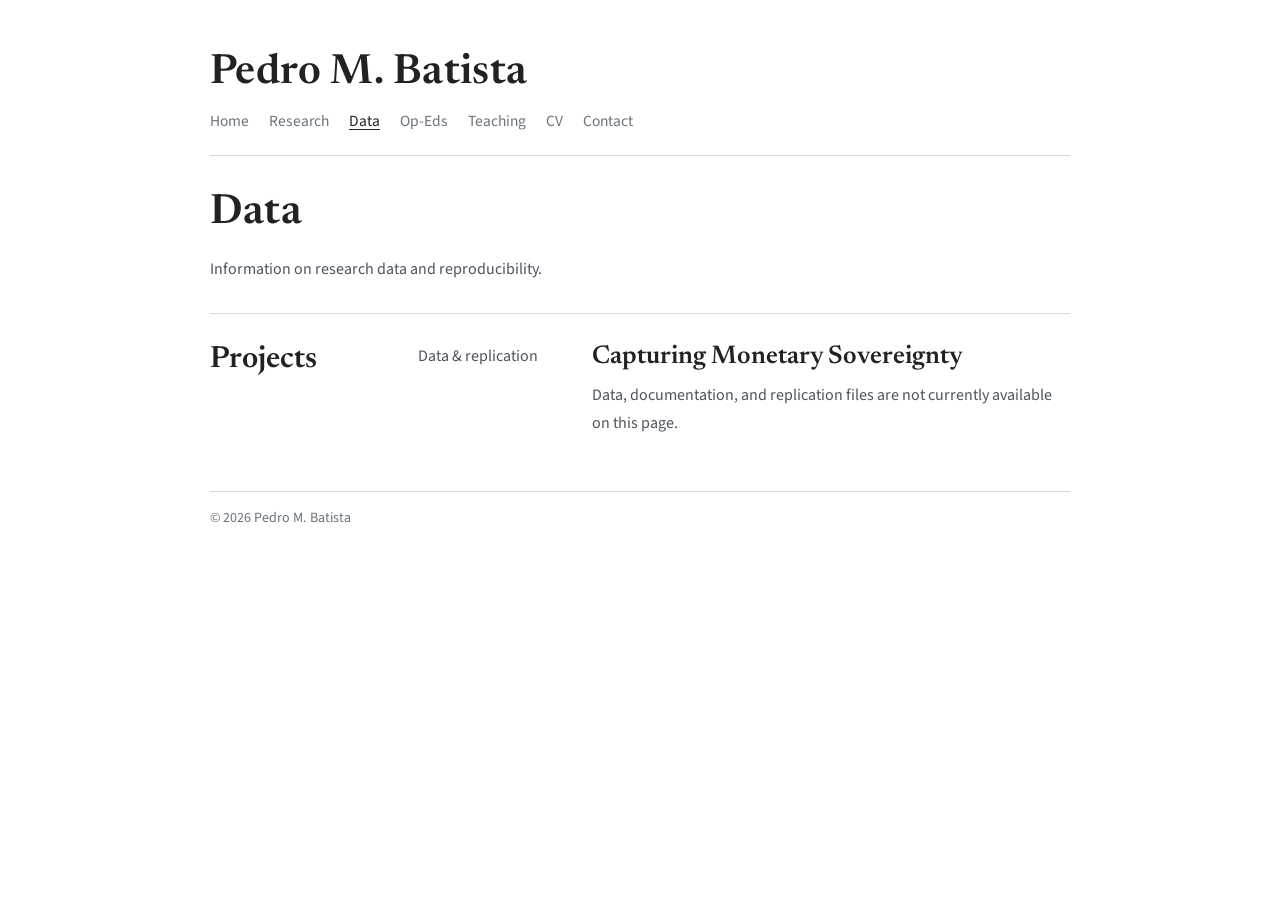
==== data.html @ d9f5456e "Add scholarly Data page and navigation link" ====
<!DOCTYPE html>
<html lang="en">
<head>
  <meta charset="UTF-8">
  <meta name="viewport" content="width=device-width, initial-scale=1.0">
  <meta name="description" content="Research data and reproducibility information by Pedro M. Batista.">
  <title>Data | Pedro M. Batista</title>
  <link rel="preconnect" href="https://fonts.googleapis.com">
  <link rel="preconnect" href="https://fonts.gstatic.com" crossorigin>
  <link href="https://fonts.googleapis.com/css2?family=Newsreader:opsz,wght@6..72,400;6..72,500;6..72,600;6..72,700&amp;family=Source+Sans+3:wght@400;500;600&amp;display=swap" rel="stylesheet">
  <link rel="stylesheet" href="styles.css?v=20260320a">
</head>
<body>
  <header class="site-header">
    <a class="brand" href="index.html">Pedro M. Batista</a>
    <nav class="site-nav" aria-label="Primary">
      <a href="index.html">Home</a>
      <a href="research.html">Research</a>
      <a href="data.html" aria-current="page">Data</a>
      <a href="op-eds.html">Op-Eds</a>
      <a href="teaching.html">Teaching</a>
      <a href="CV.pdf?v=20261003c" target="_blank" rel="noopener noreferrer">CV</a>
      <a href="index.html#contact">Contact</a>
    </nav>
  </header>

  <main class="site-main">
    <section class="page-intro">
      <h1>Data</h1>
      <p class="lead">Information on research data and reproducibility.</p>
    </section>

    <section class="section">
      <h2>Projects</h2>
      <div class="section-body">
        <div class="entry-list">
          <article class="entry" id="capturing-monetary-sovereignty">
            <p class="entry-meta">Data &amp; replication</p>
            <div class="entry-content">
              <h3>Capturing Monetary Sovereignty</h3>
              <p>Data, documentation, and replication files are not currently available on this page.</p>
            </div>
          </article>
        </div>
      </div>
    </section>
  </main>

  <footer class="site-footer">
    <p>&copy; <span id="year"></span> Pedro M. Batista</p>
  </footer>

  <script src="script.js?v=20260317a"></script>
</body>
</html>
---- styles.css ----
:root {
  --page: #ffffff;
  --ink: #202224;
  --ink-soft: #4d545c;
  --muted: #6b737b;
  --link: #234f78;
  --rule: #d7d9dd;
  --rule-soft: #e7e9ec;
  --max-width: 860px;
  --name-size: clamp(2rem, 4vw, 2.6rem);
  --font-body: "Source Sans 3", "Helvetica Neue", Helvetica, Arial, sans-serif;
  --font-heading: "Newsreader", Georgia, "Times New Roman", serif;
}

* {
  box-sizing: border-box;
}

html,
body {
  margin: 0;
  padding: 0;
}

body {
  min-height: 100vh;
  font-family: var(--font-body);
  color: var(--ink);
  background: var(--page);
}

h1,
h2,
h3,
h4,
h5,
h6 {
  font-family: var(--font-heading);
}

a {
  color: var(--link);
}

h1,
h2,
h3,
p {
  margin-top: 0;
}

.site-header,
.site-main,
.site-footer {
  width: min(var(--max-width), 92vw);
  margin-left: auto;
  margin-right: auto;
}

.site-header {
  padding: 52px 0 22px;
  border-bottom: 1px solid var(--rule);
}

.home-page .site-header {
  padding-bottom: 12px;
}

.brand {
  display: inline-block;
  margin-bottom: 14px;
  color: var(--ink);
  text-decoration: none;
  font-family: var(--font-heading);
  font-size: var(--name-size);
  font-weight: 600;
  line-height: 1.05;
  letter-spacing: 0.01em;
}

.site-nav {
  display: flex;
  flex-wrap: wrap;
  gap: 10px 20px;
  align-items: center;
}

.site-nav a {
  color: var(--muted);
  text-decoration: none;
  font-size: 0.97rem;
  line-height: 1.5;
}

.site-nav a:hover,
.site-nav a:focus-visible,
.site-nav a[aria-current="page"] {
  color: var(--ink);
  text-decoration: underline;
  text-underline-offset: 0.18em;
}

.site-main {
  padding: 26px 0 54px;
}

.home-page .site-main {
  padding-top: 12px;
}

.page-intro {
  padding: 8px 0 30px;
  border-bottom: 1px solid var(--rule);
}

.page-intro-home {
  display: grid;
  grid-template-columns: minmax(0, 1.55fr) minmax(260px, 0.9fr);
  gap: 20px 42px;
  align-items: end;
}

.page-intro h1 {
  max-width: 24ch;
  margin: 0 0 18px;
  color: var(--ink);
  font-size: var(--name-size);
  font-weight: 600;
  line-height: 1.12;
  letter-spacing: 0.005em;
  text-wrap: balance;
}

.page-intro-home h1 {
  max-width: none;
  margin-bottom: 0;
}

.page-intro-copy {
  min-width: 0;
}

.lead,
.section p,
.entry-content p {
  color: var(--ink-soft);
  line-height: 1.76;
  font-size: 1rem;
}

.lead {
  max-width: 68ch;
  margin: 0;
}

.page-intro-home .lead {
  max-width: 34ch;
  margin-left: auto;
}

.quick-links {
  margin-top: 18px;
  display: flex;
  flex-wrap: wrap;
  gap: 8px 18px;
}

.text-link {
  color: var(--link);
  font-size: 0.95rem;
  text-decoration: underline;
  text-underline-offset: 0.18em;
}

.text-link:hover,
.text-link:focus-visible {
  color: var(--ink);
}

.section {
  display: grid;
  grid-template-columns: minmax(150px, 180px) minmax(0, 1fr);
  gap: 16px 28px;
  padding: 28px 0;
  border-bottom: 1px solid var(--rule);
}

.section-home-about {
  grid-template-columns: minmax(0, 1fr);
  padding-top: 0;
}

.about-layout {
  display: grid;
  grid-template-columns: minmax(0, 1fr);
  gap: 18px 30px;
  align-items: start;
}

.about-copy {
  min-width: 0;
}

.section:last-of-type {
  border-bottom: 0;
  padding-bottom: 0;
}

.section h2 {
  margin: 0;
  color: var(--ink);
  font-size: clamp(1.45rem, 3vw, 1.9rem);
  font-weight: 600;
  line-height: 1.2;
}

.section-body {
  min-width: 0;
}

.section p:last-child,
.entry-content p:last-child {
  margin-bottom: 0;
}

.entry-list {
  display: grid;
  gap: 18px;
}

.entry {
  display: grid;
  grid-template-columns: minmax(120px, 150px) minmax(0, 1fr);
  gap: 10px 24px;
  padding-top: 18px;
  border-top: 1px solid var(--rule-soft);
}

.entry-list > .entry:first-child {
  padding-top: 0;
  border-top: 0;
}

.entry-meta {
  margin: 0;
  color: var(--muted);
  font-size: 0.9rem;
  line-height: 1.55;
}

.entry-content h3 {
  margin: 0 0 8px;
  color: var(--ink);
  font-size: clamp(1.28rem, 2.5vw, 1.6rem);
  font-weight: 600;
  line-height: 1.22;
}

.entry-content p {
  margin: 0 0 10px;
}

.entry-meta-highlight {
  margin: 0 0 10px;
  color: var(--ink);
  font-size: 0.85rem;
  font-weight: 600;
  letter-spacing: 0.02em;
  text-decoration: underline;
  text-underline-offset: 0.18em;
}

.entry-links {
  display: flex;
  flex-wrap: wrap;
  gap: 8px 18px;
  margin-top: 10px;
}

.contact-link {
  color: var(--link);
  font-size: 1.02rem;
  text-decoration: underline;
  text-underline-offset: 0.18em;
}

.contact-link:hover,
.contact-link:focus-visible {
  color: var(--ink);
}

.site-footer {
  padding: 16px 0 42px;
  border-top: 1px solid var(--rule);
}

.site-footer p {
  margin: 0;
  color: var(--muted);
  font-size: 0.88rem;
}

@media (max-width: 720px) {
  .site-header {
    padding-top: 38px;
  }

  .brand {
    margin-bottom: 12px;
  }

  .page-intro h1 {
    max-width: 100%;
  }

  .page-intro-home {
    grid-template-columns: 1fr;
    gap: 14px;
  }

  .page-intro-home .lead {
    max-width: 100%;
    margin-left: 0;
  }

  .section,
  .entry {
    grid-template-columns: 1fr;
    gap: 10px;
  }

  .quick-links,
  .entry-links {
    gap: 8px 14px;
  }
}
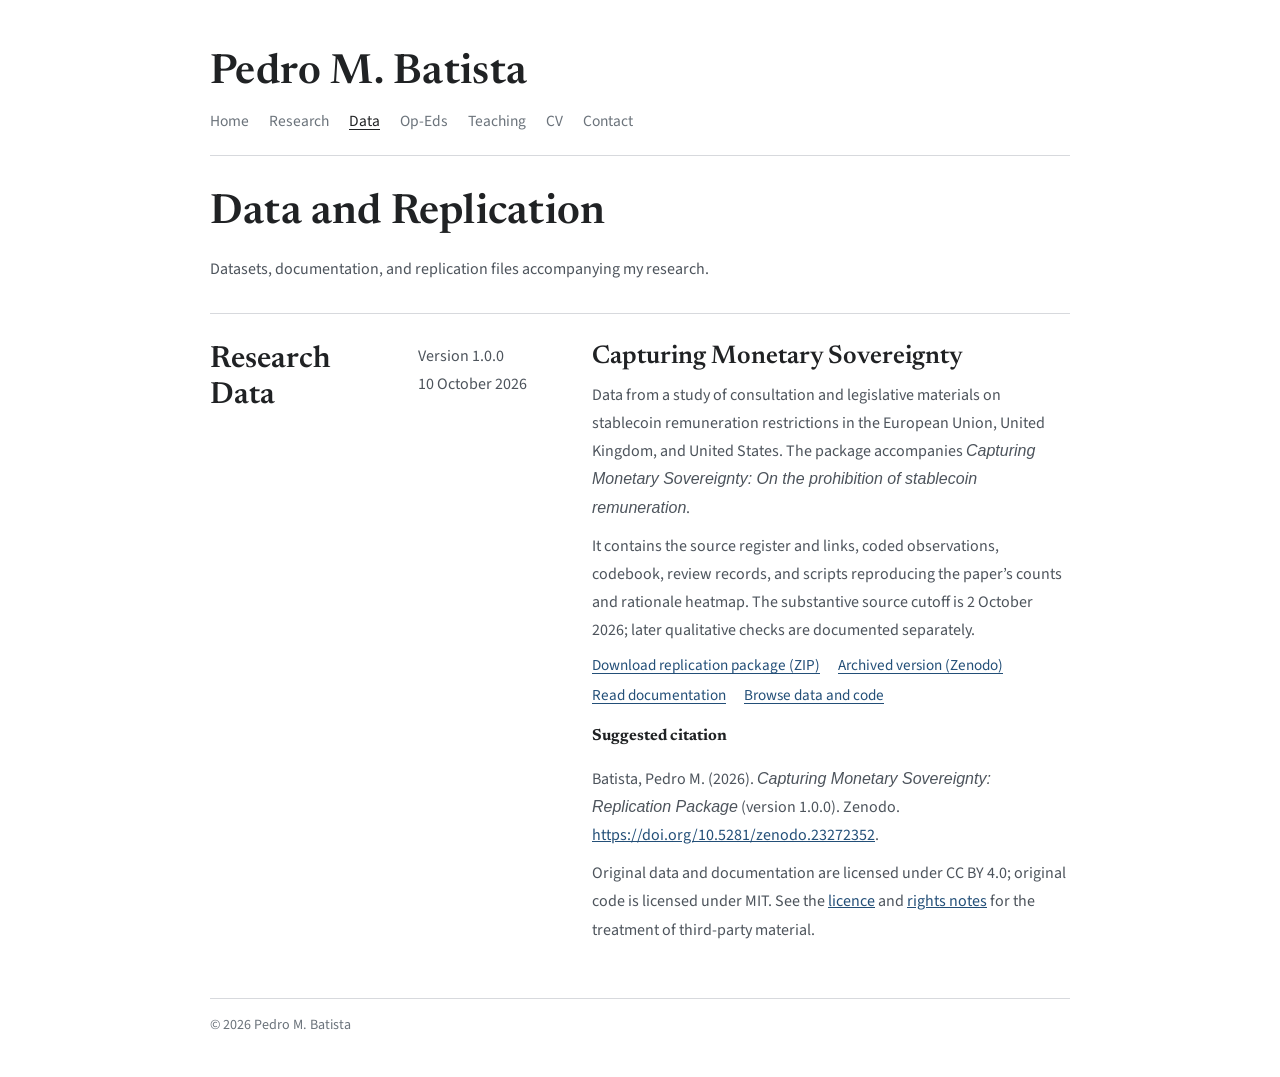
==== commit 211cb20a: "Publish stablecoin replication package on data page" ====
--- a/data.html
+++ b/data.html
@@ -3,8 +3,8 @@
 <head>
   <meta charset="UTF-8">
   <meta name="viewport" content="width=device-width, initial-scale=1.0">
-  <meta name="description" content="Research data and reproducibility information by Pedro M. Batista.">
-  <title>Data | Pedro M. Batista</title>
+  <meta name="description" content="Research datasets, documentation, and replication files by Pedro M. Batista, including Capturing Monetary Sovereignty.">
+  <title>Data and Replication | Pedro M. Batista</title>
   <link rel="preconnect" href="https://fonts.googleapis.com">
   <link rel="preconnect" href="https://fonts.gstatic.com" crossorigin>
   <link href="https://fonts.googleapis.com/css2?family=Newsreader:opsz,wght@6..72,400;6..72,500;6..72,600;6..72,700&amp;family=Source+Sans+3:wght@400;500;600&amp;display=swap" rel="stylesheet">
@@ -26,19 +26,29 @@
 
   <main class="site-main">
     <section class="page-intro">
-      <h1>Data</h1>
-      <p class="lead">Information on research data and reproducibility.</p>
+      <h1>Data and Replication</h1>
+      <p class="lead">Datasets, documentation, and replication files accompanying my research.</p>
     </section>
 
     <section class="section">
-      <h2>Projects</h2>
+      <h2>Research Data</h2>
       <div class="section-body">
         <div class="entry-list">
           <article class="entry" id="capturing-monetary-sovereignty">
-            <p class="entry-meta">Data &amp; replication</p>
+            <p class="entry-meta">Version 1.0.0<br>10 October 2026</p>
             <div class="entry-content">
               <h3>Capturing Monetary Sovereignty</h3>
-              <p>Data, documentation, and replication files are not currently available on this page.</p>
+              <p>Data from a study of consultation and legislative materials on stablecoin remuneration restrictions in the European Union, United Kingdom, and United States. The package accompanies <em>Capturing Monetary Sovereignty: On the prohibition of stablecoin remuneration</em>.</p>
+              <p>It contains the source register and links, coded observations, codebook, review records, and scripts reproducing the paper’s counts and rationale heatmap. The substantive source cutoff is 2 October 2026; later qualitative checks are documented separately.</p>
+              <div class="entry-links">
+                <a class="text-link external-link" href="https://github.com/pedromagalhaesbatista/capturing-monetary-sovereignty/releases/download/v1.0.0/Capturing_Monetary_Sovereignty_Replication_Package_v1.0.0.zip">Download replication package (ZIP)</a>
+                <a class="text-link external-link" href="https://doi.org/10.5281/zenodo.23272352" target="_blank" rel="noopener noreferrer">Archived version (Zenodo)</a>
+                <a class="text-link external-link" href="https://github.com/pedromagalhaesbatista/capturing-monetary-sovereignty/blob/v1.0.0/README.txt" target="_blank" rel="noopener noreferrer">Read documentation</a>
+                <a class="text-link external-link" href="https://github.com/pedromagalhaesbatista/capturing-monetary-sovereignty/tree/v1.0.0" target="_blank" rel="noopener noreferrer">Browse data and code</a>
+              </div>
+              <h4>Suggested citation</h4>
+              <p>Batista, Pedro M. (2026). <em>Capturing Monetary Sovereignty: Replication Package</em> (version 1.0.0). Zenodo. <a href="https://doi.org/10.5281/zenodo.23272352">https://doi.org/10.5281/zenodo.23272352</a>.</p>
+              <p>Original data and documentation are licensed under CC BY 4.0; original code is licensed under MIT. See the <a href="https://github.com/pedromagalhaesbatista/capturing-monetary-sovereignty/blob/v1.0.0/LICENSE.txt" target="_blank" rel="noopener noreferrer">licence</a> and <a href="https://github.com/pedromagalhaesbatista/capturing-monetary-sovereignty/blob/v1.0.0/RIGHTS.txt" target="_blank" rel="noopener noreferrer">rights notes</a> for the treatment of third-party material.</p>
             </div>
           </article>
         </div>
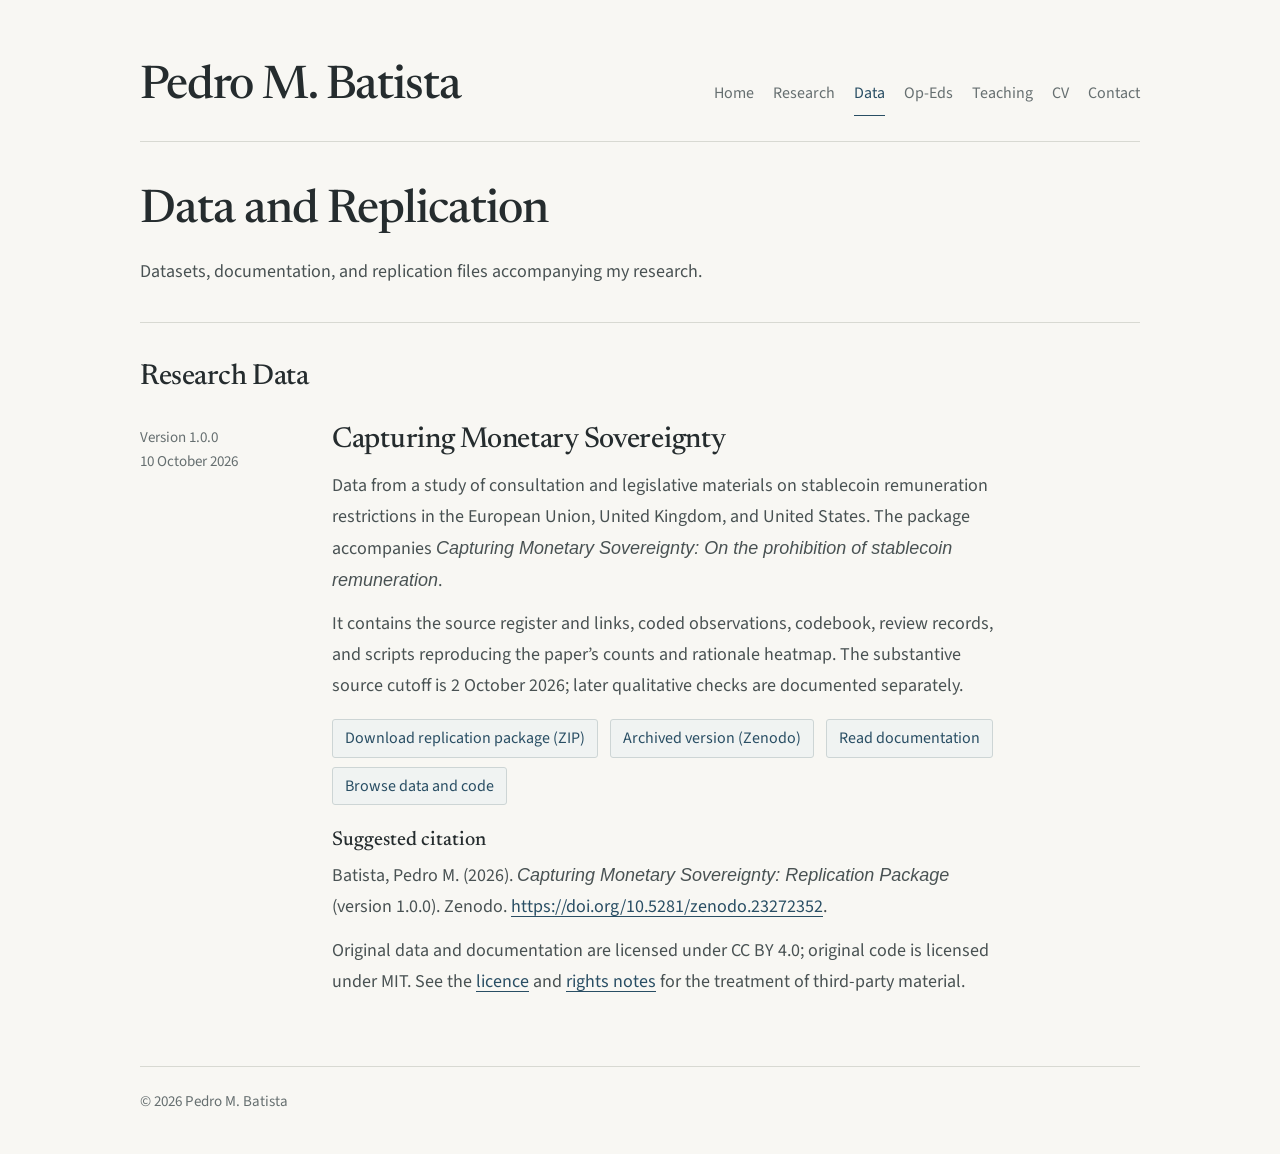
==== commit 1ccd0029: "Apply approved editorial design without changing text" ====
--- a/data.html
+++ b/data.html
@@ -8,7 +8,7 @@
   <link rel="preconnect" href="https://fonts.googleapis.com">
   <link rel="preconnect" href="https://fonts.gstatic.com" crossorigin>
   <link href="https://fonts.googleapis.com/css2?family=Newsreader:opsz,wght@6..72,400;6..72,500;6..72,600;6..72,700&amp;family=Source+Sans+3:wght@400;500;600&amp;display=swap" rel="stylesheet">
-  <link rel="stylesheet" href="styles.css?v=20260320a">
+  <link rel="stylesheet" href="styles.css?v=20261103-editorial">
 </head>
 <body>
   <header class="site-header">
@@ -19,7 +19,7 @@
       <a href="data.html" aria-current="page">Data</a>
       <a href="op-eds.html">Op-Eds</a>
       <a href="teaching.html">Teaching</a>
-      <a href="CV.pdf?v=20261003c" target="_blank" rel="noopener noreferrer">CV</a>
+      <a href="CV.pdf?v=20261023-ihs" target="_blank" rel="noopener noreferrer">CV</a>
       <a href="index.html#contact">Contact</a>
     </nav>
   </header>
--- a/styles.css
+++ b/styles.css
@@ -165,6 +165,90 @@
   gap: 8px 18px;
 }
 
+.research-profiles {
+  margin-top: 26px;
+}
+
+.research-profiles-label {
+  margin: 0 0 10px;
+  color: var(--muted);
+  font-size: 0.78rem;
+  font-weight: 600;
+  letter-spacing: 0.08em;
+  text-transform: uppercase;
+}
+
+.research-profile-links {
+  display: grid;
+  grid-template-columns: repeat(2, minmax(0, 1fr));
+  gap: 14px;
+}
+
+.research-profile {
+  display: grid;
+  grid-template-columns: 26px minmax(0, 1fr) 18px;
+  align-items: center;
+  gap: 14px;
+  min-height: 92px;
+  padding: 18px 20px;
+  border: 1px solid #d5dfe8;
+  border-radius: 4px;
+  background: #f7f9fb;
+  color: var(--link);
+  text-decoration: none;
+}
+
+.research-profile-copy {
+  min-width: 0;
+}
+
+.research-profile-name,
+.research-profile-description {
+  display: block;
+}
+
+.research-profile-name {
+  font-size: 1.1rem;
+  font-weight: 600;
+  line-height: 1.3;
+}
+
+.research-profile-description {
+  margin-top: 4px;
+  color: var(--ink-soft);
+  font-size: 0.9rem;
+  line-height: 1.4;
+}
+
+.research-profile:hover,
+.research-profile:focus-visible {
+  border-color: var(--link);
+  background: #eef3f7;
+}
+
+.research-profile:hover .research-profile-name,
+.research-profile:focus-visible .research-profile-name {
+  text-decoration: underline;
+  text-underline-offset: 0.18em;
+}
+
+.research-profile:focus-visible {
+  outline: 2px solid var(--link);
+  outline-offset: 3px;
+}
+
+.visually-hidden {
+  position: absolute;
+  width: 1px;
+  height: 1px;
+  padding: 0;
+  margin: -1px;
+  overflow: hidden;
+  clip-path: inset(50%);
+  white-space: nowrap;
+  border: 0;
+}
+
 .text-link {
   color: var(--link);
   font-size: 0.95rem;
@@ -334,3 +418,196 @@
     gap: 8px 14px;
   }
 }
+
+@media (max-width: 560px) {
+  .research-profile-links {
+    grid-template-columns: 1fr;
+    gap: 10px;
+  }
+}
+
+/* Restrained editorial preview. Presentation only; source HTML is unchanged. */
+:root {
+  color-scheme: light;
+  --page: #f8f7f3;
+  --ink: #252c2e;
+  --ink-soft: #495253;
+  --muted: #666f70;
+  --link: #294e64;
+  --rule: #d8d9d2;
+  --rule-soft: #e1e2dc;
+  --max-width: 1000px;
+  --name-size: clamp(2.15rem, 4vw, 2.9rem);
+}
+
+body { -webkit-font-smoothing: antialiased; }
+::selection { background: #dce6e9; color: var(--ink); }
+a { text-decoration-thickness: 1px; text-underline-offset: 0.2em; }
+a:focus-visible { outline: 2px solid var(--link); outline-offset: 5px; }
+
+.site-header, .site-main, .site-footer {
+  width: min(var(--max-width), calc(100% - 80px));
+}
+
+.site-header, .home-page .site-header {
+  display: flex;
+  flex-wrap: wrap;
+  align-items: baseline;
+  justify-content: space-between;
+  gap: 14px 36px;
+  padding: 62px 0 25px;
+  border-bottom: 1px solid var(--rule);
+}
+
+.brand {
+  margin: 0;
+  font-weight: 500;
+  letter-spacing: -0.025em;
+  line-height: 1.1;
+}
+
+.site-nav { gap: 0 19px; }
+.site-nav a {
+  display: inline-flex;
+  align-items: center;
+  min-height: 44px;
+  color: var(--muted);
+  font-size: 1rem;
+  text-decoration: none;
+  border-bottom: 1px solid transparent;
+}
+.site-nav a:hover, .site-nav a:focus-visible, .site-nav a[aria-current="page"] {
+  color: var(--link);
+  border-bottom-color: var(--link);
+  text-decoration: none;
+}
+
+.site-main, .home-page .site-main { padding: 42px 0 68px; }
+.page-intro { padding: 2px 0 34px; }
+.page-intro h1 {
+  max-width: 31ch;
+  margin-bottom: 20px;
+  font-weight: 500;
+  letter-spacing: -0.022em;
+  line-height: 1.12;
+}
+.lead, .section p, .entry-content p {
+  font-size: 1.125rem;
+  line-height: 1.72;
+}
+.lead { max-width: 72ch; }
+.quick-links { margin-top: 22px; gap: 10px 24px; }
+
+.section {
+  grid-template-columns: minmax(0, 1fr);
+  gap: 27px;
+  padding: 38px 0;
+}
+.section h2 {
+  font-size: 1.8rem;
+  font-weight: 500;
+  letter-spacing: -0.015em;
+}
+.section-home-about { padding-top: 0; padding-bottom: 42px; }
+.about-copy { max-width: 850px; }
+.about-copy p { max-width: 76ch; margin: 0 0 23px; }
+.about-copy > p:first-child {
+  max-width: 58ch;
+  margin-bottom: 30px;
+  font-family: var(--font-heading);
+  font-size: clamp(1.4rem, 2.5vw, 1.75rem);
+  line-height: 1.5;
+  font-weight: 400;
+  letter-spacing: -0.008em;
+  color: var(--ink);
+}
+
+.entry-list { gap: 27px; }
+.entry {
+  grid-template-columns: 158px minmax(0, 1fr);
+  gap: 12px 34px;
+  padding-top: 27px;
+}
+.section .entry-meta {
+  font-size: 0.94rem;
+  line-height: 1.6;
+  color: var(--muted);
+  padding-top: 3px;
+}
+.entry-content h3 {
+  max-width: 48ch;
+  font-size: clamp(1.45rem, 2.3vw, 1.8rem);
+  line-height: 1.24;
+  font-weight: 500;
+  letter-spacing: -0.01em;
+  margin-bottom: 12px;
+}
+.entry-content p { max-width: 75ch; margin-bottom: 13px; }
+.entry-content h4 { font-size: 1.25rem; font-weight: 500; margin: 25px 0 10px; }
+.entry-links { gap: 9px 12px; margin: 17px 0 15px; }
+.text-link { font-size: 1rem; }
+.entry-links .text-link {
+  display: inline-flex;
+  align-items: center;
+  padding: 7px 12px;
+  border: 1px solid #cdd5d5;
+  border-radius: 3px;
+  background: #f0f3f2;
+  line-height: 1.4;
+  text-decoration: none;
+  overflow-wrap: anywhere;
+}
+.entry-links .text-link:hover { border-color: #8d9fa7; background: #e7edee; color: var(--link); }
+
+.research-profiles { margin-top: 27px; max-width: 800px; }
+.research-profiles-label { color: var(--muted); letter-spacing: 0.09em; margin-bottom: 10px; }
+.research-profile-links { gap: 16px; }
+.research-profile {
+  min-height: 80px;
+  padding: 15px 18px;
+  border-radius: 3px;
+  border-color: #d2dcde;
+  background: #edf2f3;
+  gap: 14px;
+}
+.research-profile-name { font-size: 1.1rem; font-weight: 600; }
+.research-profile-description { font-size: 0.94rem; margin-top: 3px; }
+.research-profile:hover, .research-profile:focus-visible { background: #e4ecee; border-color: #a8bdc6; }
+
+.contact { gap: 18px; }
+.contact-link { font-size: 1.125rem; overflow-wrap: anywhere; }
+.entry-content a { overflow-wrap: anywhere; }
+.site-footer { padding: 24px 0 42px; }
+.site-footer p { font-size: 0.94rem; color: var(--muted); }
+
+@media (max-width: 900px) {
+  .site-header, .home-page .site-header { padding-top: 40px; gap: 12px; }
+  .site-nav { flex-basis: 100%; }
+}
+@media (max-width: 760px) {
+  .site-header, .site-main, .site-footer { width: calc(100% - 40px); }
+  .site-header, .home-page .site-header { padding-top: 30px; padding-bottom: 18px; }
+  .site-nav { gap: 0 19px; }
+  .site-nav a { font-size: 0.97rem; }
+  .site-main, .home-page .site-main { padding-top: 30px; padding-bottom: 44px; }
+  .page-intro h1 { font-size: clamp(2rem, 6vw, 2.65rem); }
+  .lead, .section p, .entry-content p { font-size: 1.0625rem; line-height: 1.7; }
+  .about-copy > p:first-child { font-size: 1.4rem; line-height: 1.48; margin-bottom: 24px; }
+  .about-copy p { margin-bottom: 21px; }
+  .section { gap: 22px; padding: 30px 0; }
+  .section-home-about { padding-top: 0; }
+  .section h2 { font-size: 1.65rem; }
+  .entry { grid-template-columns: minmax(0,1fr); gap: 9px; padding-top: 24px; }
+  .section .entry-meta { padding-top: 0; font-size: 0.92rem; }
+  .entry-content h3 { font-size: 1.5rem; }
+  .entry-links .text-link { min-height: 44px; }
+  .quick-links a { display: inline-flex; align-items: center; min-height: 44px; }
+  .contact-link { font-size: 1.0625rem; }
+}
+@media (max-width: 560px) {
+  .research-profile-links { gap: 10px; }
+  .research-profile { min-height: 76px; padding: 13px 15px; gap: 12px; }
+}
+@media (prefers-reduced-motion: no-preference) {
+  a { transition: color 140ms ease, background-color 140ms ease, border-color 140ms ease; }
+}
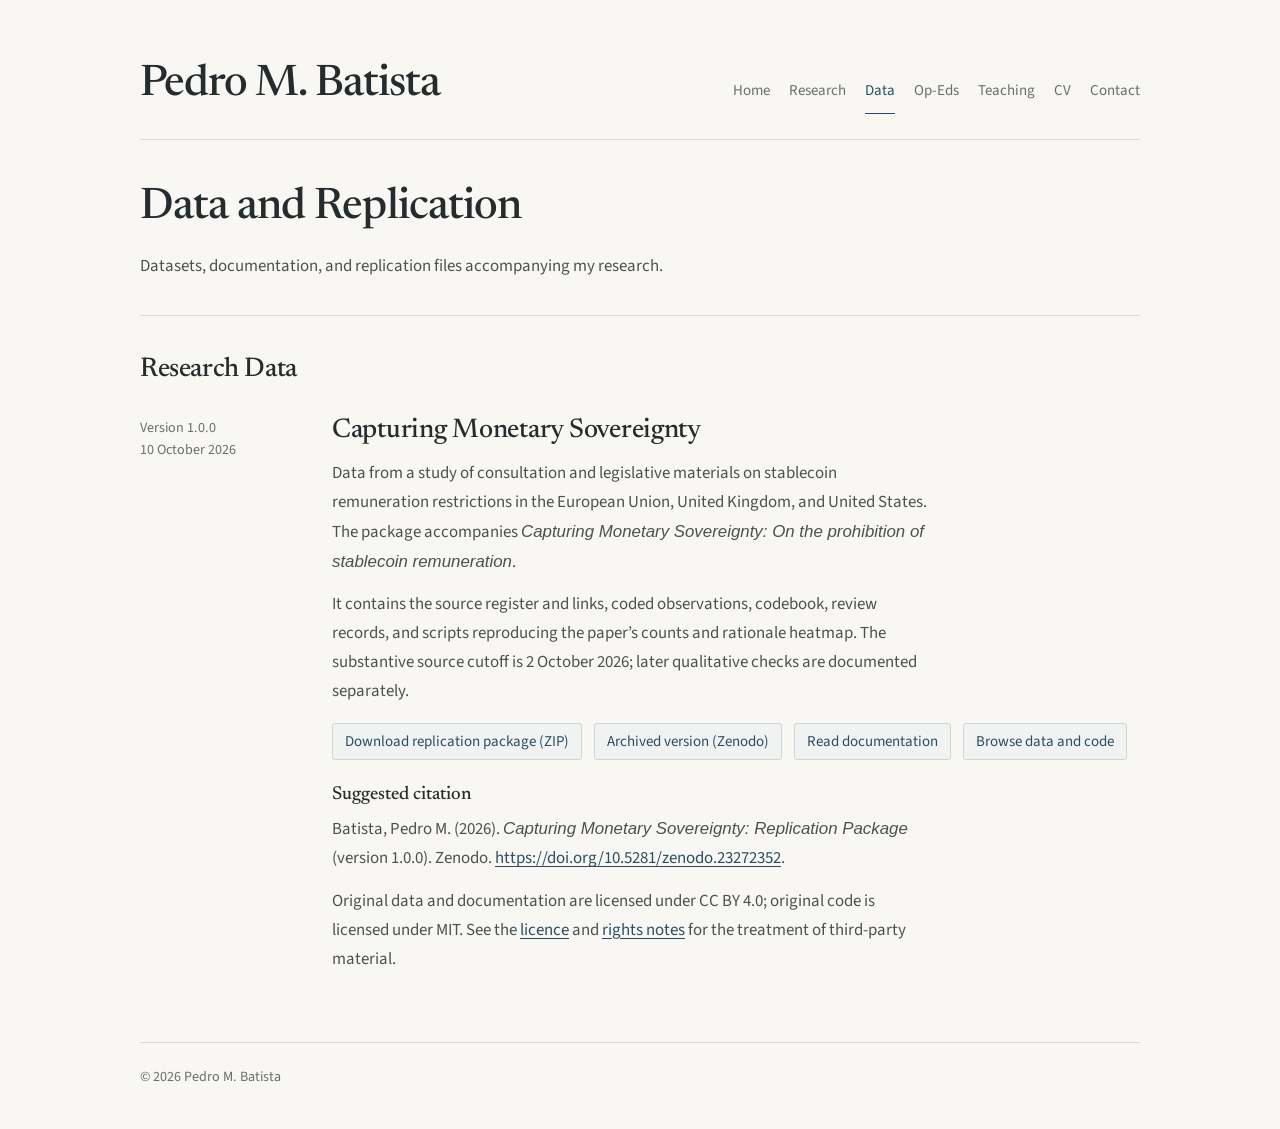
==== commit 79851280: "Reduce site typography slightly for a more compact layout" ====
--- a/data.html
+++ b/data.html
@@ -8,7 +8,7 @@
   <link rel="preconnect" href="https://fonts.googleapis.com">
   <link rel="preconnect" href="https://fonts.gstatic.com" crossorigin>
   <link href="https://fonts.googleapis.com/css2?family=Newsreader:opsz,wght@6..72,400;6..72,500;6..72,600;6..72,700&amp;family=Source+Sans+3:wght@400;500;600&amp;display=swap" rel="stylesheet">
-  <link rel="stylesheet" href="styles.css?v=20261103-editorial">
+  <link rel="stylesheet" href="styles.css?v=20261105-compact-type">
 </head>
 <body>
   <header class="site-header">
--- a/styles.css
+++ b/styles.css
@@ -440,6 +440,7 @@
   --name-size: clamp(2.15rem, 4vw, 2.9rem);
 }
 
+html { font-size: 93.75%; }
 body { -webkit-font-smoothing: antialiased; }
 ::selection { background: #dce6e9; color: var(--ink); }
 a { text-decoration-thickness: 1px; text-underline-offset: 0.2em; }
